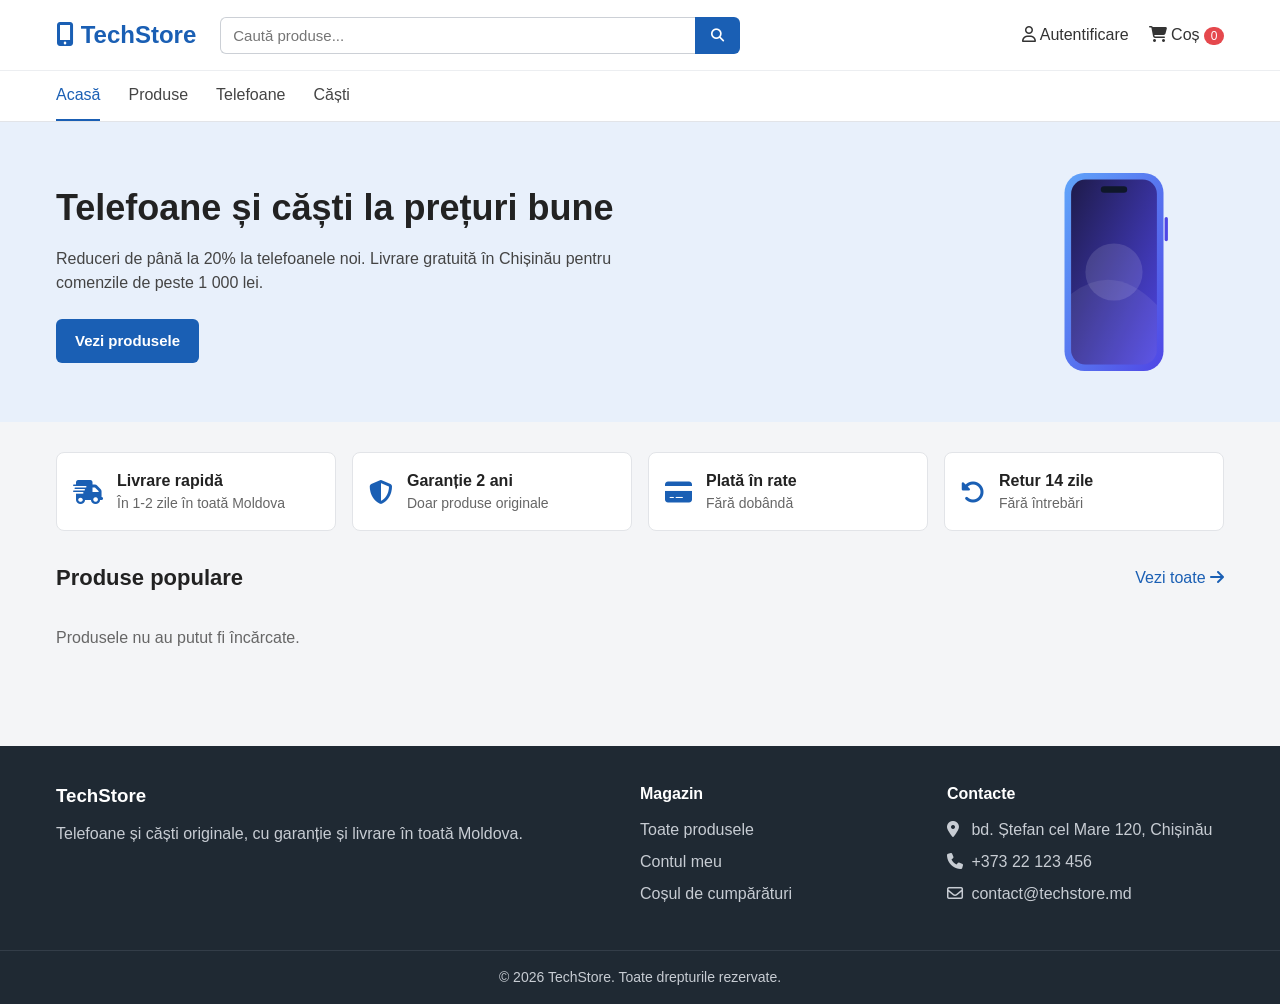
==== pages/index.html @ a3d47495 "Restructure shop into app/config/database/public/pages layout - Static HTML pages in pages/ load dat" ====
<!DOCTYPE html>
<html lang="ro">
<head>
    <meta charset="UTF-8">
    <meta name="viewport" content="width=device-width, initial-scale=1.0">
    <title>TechStore - Telefoane și căști</title>
    <link rel="stylesheet" href="https://cdnjs.cloudflare.com/ajax/libs/font-awesome/6.5.1/css/all.min.css">
    <link rel="stylesheet" href="../public/css/style.css">
</head>
<body>
<header class="header">
    <div class="container header-top">
        <a href="index.html" class="logo"><i class="fa-solid fa-mobile-screen-button"></i> TechStore</a>

        <form class="search" action="product.html">
            <input type="text" name="q" id="search-input" placeholder="Caută produse..." autocomplete="off">
            <button type="submit" aria-label="Căutare"><i class="fa-solid fa-magnifying-glass"></i></button>
        </form>

        <div class="header-icons">
            <a href="login.html" id="account-link"><i class="fa-regular fa-user"></i> <span>Autentificare</span></a>
            <a href="account.html#cart" class="cart-link">
                <i class="fa-solid fa-cart-shopping"></i> <span>Coș</span>
                <span class="cart-count" id="cart-count">0</span>
            </a>
            <button type="button" class="menu-btn" id="menu-btn" aria-label="Meniu"><i class="fa-solid fa-bars"></i></button>
        </div>
    </div>

    <nav class="nav" id="nav">
        <div class="container">
            <a href="index.html" class="active">Acasă</a>
            <a href="product.html">Produse</a>
            <a href="product.html?category=Telefoane">Telefoane</a>
            <a href="product.html?category=Căști">Căști</a>
        </div>
    </nav>
</header>

<main>
    <section class="banner">
        <div class="container banner-content">
            <div class="banner-text">
                <h1>Telefoane și căști la prețuri bune</h1>
                <p>Reduceri de până la 20% la telefoanele noi. Livrare gratuită în Chișinău pentru comenzile de peste 1 000 lei.</p>
                <a href="product.html" class="btn btn-primary">Vezi produsele</a>
            </div>
            <img src="../public/images/products/phone-blue.svg" alt="Nova X12 Pro" class="banner-image">
        </div>
    </section>

    <section class="container features">
        <div class="feature"><i class="fa-solid fa-truck-fast"></i><div><strong>Livrare rapidă</strong><span>În 1-2 zile în toată Moldova</span></div></div>
        <div class="feature"><i class="fa-solid fa-shield-halved"></i><div><strong>Garanție 2 ani</strong><span>Doar produse originale</span></div></div>
        <div class="feature"><i class="fa-solid fa-credit-card"></i><div><strong>Plată în rate</strong><span>Fără dobândă</span></div></div>
        <div class="feature"><i class="fa-solid fa-rotate-left"></i><div><strong>Retur 14 zile</strong><span>Fără întrebări</span></div></div>
    </section>

    <section class="container section">
        <div class="section-title">
            <h2>Produse populare</h2>
            <a href="product.html">Vezi toate <i class="fa-solid fa-arrow-right"></i></a>
        </div>
        <div class="product-grid" id="popular-products">
            <p class="empty">Se încarcă...</p>
        </div>
    </section>
</main>

<footer class="footer">
    <div class="container footer-content">
        <div>
            <h3>TechStore</h3>
            <p>Telefoane și căști originale, cu garanție și livrare în toată Moldova.</p>
        </div>
        <div>
            <h4>Magazin</h4>
            <a href="product.html">Toate produsele</a>
            <a href="account.html">Contul meu</a>
            <a href="account.html#cart">Coșul de cumpărături</a>
        </div>
        <div>
            <h4>Contacte</h4>
            <p><i class="fa-solid fa-location-dot"></i> bd. Ștefan cel Mare 120, Chișinău</p>
            <p><i class="fa-solid fa-phone"></i> +373 22 123 456</p>
            <p><i class="fa-regular fa-envelope"></i> contact@techstore.md</p>
        </div>
    </div>
    <div class="footer-bottom">&copy; 2026 TechStore. Toate drepturile rezervate.</div>
</footer>

<div class="message" id="message" hidden></div>

<script src="../public/js/index.js"></script>
</body>
</html>
---- public/css/style.css ----
* {
    box-sizing: border-box;
}

body {
    margin: 0;
    font-family: Arial, Helvetica, sans-serif;
    font-size: 16px;
    line-height: 1.5;
    color: #222;
    background: #f4f5f7;
    display: flex;
    flex-direction: column;
    min-height: 100vh;
}

main {
    flex: 1;
}

img {
    max-width: 100%;
}

a {
    color: #1a5fb4;
    text-decoration: none;
}

a:hover {
    text-decoration: underline;
}

h1 {
    font-size: 28px;
    margin: 0 0 20px;
}

h2 {
    font-size: 22px;
    margin: 0 0 16px;
}

[hidden] {
    display: none !important;
}

.container {
    width: 100%;
    max-width: 1200px;
    margin: 0 auto;
    padding: 0 16px;
}

.section {
    padding-top: 30px;
    padding-bottom: 40px;
}

.btn {
    display: inline-block;
    padding: 10px 18px;
    border: 1px solid transparent;
    border-radius: 6px;
    font-size: 15px;
    font-weight: bold;
    cursor: pointer;
    text-align: center;
}

.btn:hover {
    text-decoration: none;
}

.btn-primary {
    background: #1a5fb4;
    color: #fff;
}

.btn-primary:hover {
    background: #154c91;
}

.btn-outline {
    background: #fff;
    color: #1a5fb4;
    border-color: #1a5fb4;
}

.btn-outline:hover {
    background: #eef4fc;
}

.btn-full {
    width: 100%;
}

.header {
    background: #fff;
    border-bottom: 1px solid #e2e4e8;
}

.header-top {
    display: flex;
    align-items: center;
    gap: 24px;
    height: 70px;
}

.logo {
    font-size: 24px;
    font-weight: bold;
    color: #1a5fb4;
    white-space: nowrap;
}

.logo:hover {
    text-decoration: none;
}

.search {
    flex: 1;
    display: flex;
    max-width: 520px;
}

.search input {
    flex: 1;
    min-width: 0;
    padding: 9px 12px;
    border: 1px solid #ccd0d6;
    border-right: none;
    border-radius: 6px 0 0 6px;
    font-size: 15px;
}

.search input:focus {
    outline: none;
    border-color: #1a5fb4;
}

.search button {
    padding: 0 16px;
    border: none;
    border-radius: 0 6px 6px 0;
    background: #1a5fb4;
    color: #fff;
    cursor: pointer;
}

.header-icons {
    display: flex;
    align-items: center;
    gap: 20px;
    margin-left: auto;
}

.header-icons a {
    color: #333;
    white-space: nowrap;
}

.cart-link {
    position: relative;
}

.cart-count {
    display: inline-block;
    min-width: 20px;
    padding: 0 6px;
    border-radius: 10px;
    background: #e5484d;
    color: #fff;
    font-size: 12px;
    text-align: center;
}

.menu-btn {
    display: none;
    border: none;
    background: none;
    font-size: 22px;
    cursor: pointer;
}

.nav {
    border-top: 1px solid #eceef1;
}

.nav .container {
    display: flex;
    gap: 28px;
}

.nav a {
    display: block;
    padding: 12px 0;
    color: #444;
    border-bottom: 2px solid transparent;
}

.nav a:hover,
.nav a.active {
    color: #1a5fb4;
    border-bottom-color: #1a5fb4;
    text-decoration: none;
}

.banner {
    background: #e8f0fb;
}

.banner-content {
    display: flex;
    align-items: center;
    justify-content: space-between;
    gap: 30px;
    padding-top: 40px;
    padding-bottom: 40px;
}

.banner-text {
    max-width: 560px;
}

.banner-text h1 {
    font-size: 36px;
    margin-bottom: 12px;
}

.banner-text p {
    margin: 0 0 24px;
    color: #444;
}

.banner-image {
    width: 220px;
}

.features {
    display: grid;
    grid-template-columns: repeat(4, 1fr);
    gap: 16px;
    margin-top: 30px;
}

.feature {
    display: flex;
    align-items: center;
    gap: 14px;
    padding: 16px;
    background: #fff;
    border: 1px solid #e2e4e8;
    border-radius: 8px;
}

.feature i {
    font-size: 24px;
    color: #1a5fb4;
}

.feature strong,
.feature span {
    display: block;
}

.feature span {
    font-size: 14px;
    color: #666;
}

.section-title {
    display: flex;
    align-items: center;
    justify-content: space-between;
    margin-bottom: 16px;
}

.section-title h2 {
    margin: 0;
}

.product-grid {
    display: grid;
    grid-template-columns: repeat(auto-fill, minmax(240px, 1fr));
    gap: 20px;
}

.product-card {
    display: flex;
    flex-direction: column;
    background: #fff;
    border: 1px solid #e2e4e8;
    border-radius: 8px;
    overflow: hidden;
}

.product-card:hover {
    box-shadow: 0 4px 12px rgba(0, 0, 0, 0.08);
}

.product-image {
    display: flex;
    align-items: center;
    justify-content: center;
    height: 200px;
    padding: 16px;
    background: #f7f8fa;
}

.product-image img {
    height: 100%;
}

.product-info {
    display: flex;
    flex-direction: column;
    flex: 1;
    padding: 16px;
}

.product-category {
    font-size: 13px;
    color: #777;
    text-transform: uppercase;
}

.product-info h3 {
    font-size: 18px;
    margin: 4px 0 8px;
}

.product-info h3 a {
    color: #222;
}

.product-price {
    margin: 0 0 16px;
    font-size: 20px;
    font-weight: bold;
    color: #1a5fb4;
}

.product-buttons {
    display: flex;
    gap: 8px;
    margin-top: auto;
}

.product-buttons .btn {
    flex: 1;
    padding: 9px 10px;
}

.empty {
    grid-column: 1 / -1;
    color: #666;
}

.filters {
    display: flex;
    flex-wrap: wrap;
    align-items: center;
    gap: 10px;
    margin-bottom: 24px;
}

.category-btn {
    padding: 8px 16px;
    border: 1px solid #ccd0d6;
    border-radius: 6px;
    background: #fff;
    font-size: 15px;
    cursor: pointer;
}

.category-btn.active {
    background: #1a5fb4;
    border-color: #1a5fb4;
    color: #fff;
}

.products-count {
    margin-left: auto;
    color: #666;
}

.breadcrumbs {
    margin: 0 0 20px;
    color: #666;
}

.details {
    display: grid;
    grid-template-columns: 1fr 1fr;
    gap: 40px;
    padding: 30px;
    background: #fff;
    border: 1px solid #e2e4e8;
    border-radius: 8px;
}

.details-image {
    display: flex;
    align-items: center;
    justify-content: center;
    padding: 30px;
    background: #f7f8fa;
    border-radius: 8px;
}

.details-image img {
    height: 320px;
}

.details-info h1 {
    margin: 6px 0 10px;
}

.details-price {
    margin: 0 0 16px;
    font-size: 28px;
    font-weight: bold;
    color: #1a5fb4;
}

.details-description {
    color: #444;
}

.details-list {
    list-style: none;
    padding: 0;
    margin: 20px 0 24px;
}

.details-list li {
    margin-bottom: 8px;
}

.details-list i {
    width: 22px;
    color: #2b8a3e;
}

.form-box {
    max-width: 420px;
    margin: 0 auto;
    padding: 30px;
    background: #fff;
    border: 1px solid #e2e4e8;
    border-radius: 8px;
}

.form-box h1 {
    margin-bottom: 6px;
}

.form-text {
    margin: 0 0 20px;
    color: #666;
}

.form-box label {
    display: block;
    margin-bottom: 6px;
    font-weight: bold;
    font-size: 14px;
}

.form-box input {
    width: 100%;
    margin-bottom: 16px;
    padding: 10px 12px;
    border: 1px solid #ccd0d6;
    border-radius: 6px;
    font-size: 15px;
}

.form-box input:focus {
    outline: none;
    border-color: #1a5fb4;
}

.form-error {
    margin-bottom: 16px;
    padding: 10px 12px;
    border: 1px solid #f1b8ba;
    border-radius: 6px;
    background: #fdecec;
    color: #b42318;
}

.form-link {
    margin: 16px 0 0;
    text-align: center;
}

.account {
    display: grid;
    grid-template-columns: 1fr 2fr;
    gap: 20px;
    align-items: start;
}

.box {
    padding: 24px;
    background: #fff;
    border: 1px solid #e2e4e8;
    border-radius: 8px;
}

.box p {
    margin: 0 0 12px;
}

.label {
    display: block;
    font-size: 13px;
    color: #777;
}

.cart-item {
    display: flex;
    align-items: center;
    gap: 14px;
    padding: 12px 0;
    border-bottom: 1px solid #eceef1;
}

.cart-item img {
    width: 56px;
    height: 56px;
    padding: 4px;
    background: #f7f8fa;
    border-radius: 6px;
}

.cart-item-info {
    flex: 1;
}

.cart-item-info a,
.cart-item-info span {
    display: block;
}

.cart-item-info span {
    font-size: 14px;
    color: #666;
}

.remove-btn {
    border: none;
    background: none;
    color: #999;
    cursor: pointer;
    font-size: 16px;
}

.remove-btn:hover {
    color: #e5484d;
}

.cart-total {
    display: flex;
    justify-content: space-between;
    margin-top: 16px;
    font-size: 20px;
}

.footer {
    margin-top: 40px;
    background: #1f2933;
    color: #c7ccd3;
}

.footer-content {
    display: grid;
    grid-template-columns: 2fr 1fr 1fr;
    gap: 30px;
    padding-top: 36px;
    padding-bottom: 36px;
}

.footer h3,
.footer h4 {
    margin: 0 0 12px;
    color: #fff;
}

.footer p {
    margin: 0 0 8px;
}

.footer a {
    display: block;
    margin-bottom: 8px;
    color: #c7ccd3;
}

.footer i {
    width: 20px;
}

.footer-bottom {
    padding: 16px;
    border-top: 1px solid #333d48;
    font-size: 14px;
    text-align: center;
}

.message {
    position: fixed;
    right: 20px;
    bottom: 20px;
    padding: 12px 18px;
    border-radius: 6px;
    background: #2b8a3e;
    color: #fff;
}

@media (max-width: 900px) {
    .features {
        grid-template-columns: repeat(2, 1fr);
    }

    .details,
    .account {
        grid-template-columns: 1fr;
    }

    .details-image img {
        height: 220px;
    }
}

@media (max-width: 700px) {
    .header-top {
        flex-wrap: wrap;
        gap: 12px;
        height: auto;
        padding-top: 12px;
        padding-bottom: 12px;
    }

    .search {
        order: 3;
        max-width: none;
        flex-basis: 100%;
    }

    .header-icons {
        gap: 14px;
    }

    .header-icons span:not(.cart-count) {
        display: none;
    }

    .menu-btn {
        display: block;
    }

    .nav {
        display: none;
    }

    .nav.open {
        display: block;
    }

    .nav .container {
        flex-direction: column;
        gap: 0;
    }

    .banner-content {
        flex-direction: column-reverse;
        text-align: center;
    }

    .banner-text h1 {
        font-size: 28px;
    }

    .banner-image {
        width: 140px;
    }

    .features {
        grid-template-columns: 1fr;
    }

    .footer-content {
        grid-template-columns: 1fr;
    }

    .message {
        left: 16px;
        right: 16px;
        text-align: center;
    }
}
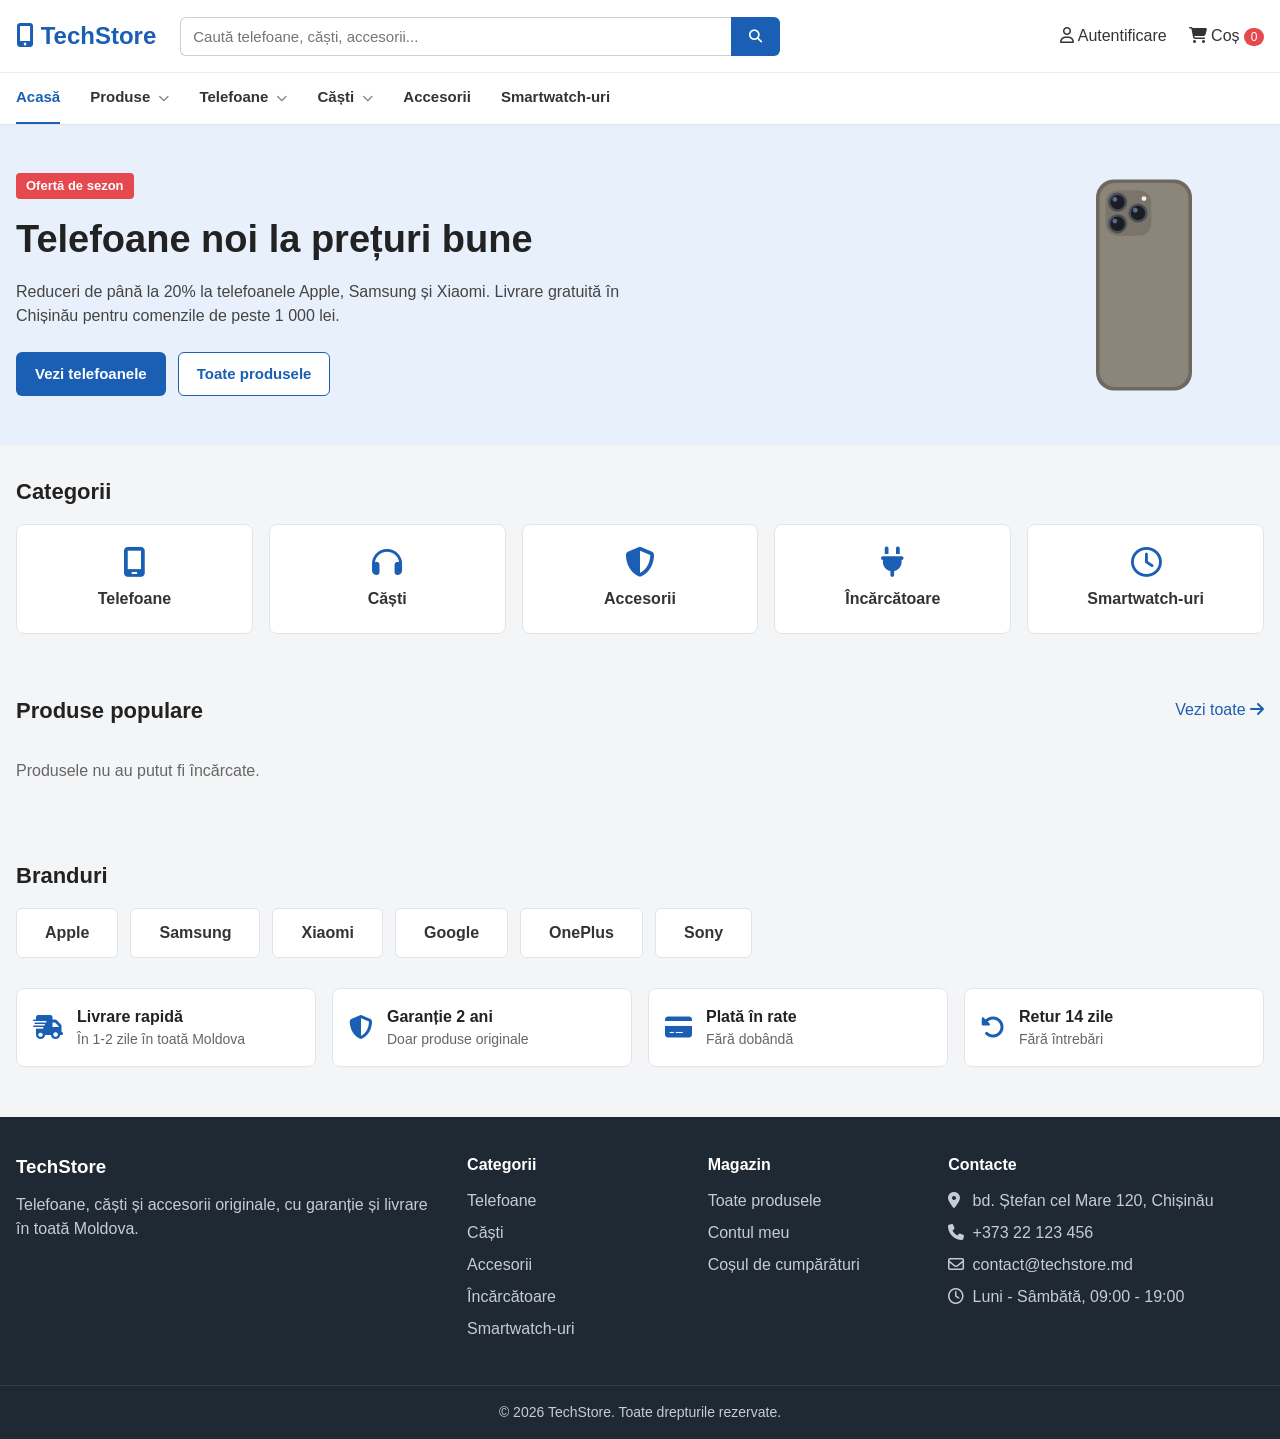
==== commit 850a758a: "Switch to MySQL, add categories, filters and header dropdowns - MySQL (XAMPP) connection; database c" ====
--- a/pages/index.html
+++ b/pages/index.html
@@ -3,7 +3,7 @@
 <head>
     <meta charset="UTF-8">
     <meta name="viewport" content="width=device-width, initial-scale=1.0">
-    <title>TechStore - Telefoane și căști</title>
+    <title>TechStore - Telefoane, căști și accesorii</title>
     <link rel="stylesheet" href="https://cdnjs.cloudflare.com/ajax/libs/font-awesome/6.5.1/css/all.min.css">
     <link rel="stylesheet" href="../public/css/style.css">
 </head>
@@ -13,7 +13,7 @@
         <a href="index.html" class="logo"><i class="fa-solid fa-mobile-screen-button"></i> TechStore</a>
 
         <form class="search" action="product.html">
-            <input type="text" name="q" id="search-input" placeholder="Caută produse..." autocomplete="off">
+            <input type="text" name="q" id="search-input" placeholder="Caută telefoane, căști, accesorii..." autocomplete="off">
             <button type="submit" aria-label="Căutare"><i class="fa-solid fa-magnifying-glass"></i></button>
         </form>
 
@@ -28,11 +28,81 @@
     </div>
 
     <nav class="nav" id="nav">
-        <div class="container">
-            <a href="index.html" class="active">Acasă</a>
-            <a href="product.html">Produse</a>
-            <a href="product.html?category=Telefoane">Telefoane</a>
-            <a href="product.html?category=Căști">Căști</a>
+        <div class="container nav-list">
+            <a href="index.html" class="nav-link" data-page="home">Acasă</a>
+
+            <div class="nav-item">
+                <a href="product.html" class="nav-link" data-page="products">Produse <i class="fa-solid fa-chevron-down"></i></a>
+                <div class="dropdown">
+                    <div class="container dropdown-content">
+                        <div class="dropdown-col">
+                            <h4>Categorii</h4>
+                            <a href="product.html">Toate produsele</a>
+                            <a href="category.html?c=Telefoane">Telefoane</a>
+                            <a href="category.html?c=Căști">Căști</a>
+                            <a href="category.html?c=Accesorii">Accesorii</a>
+                            <a href="category.html?c=Încărcătoare">Încărcătoare</a>
+                            <a href="category.html?c=Smartwatch-uri">Smartwatch-uri</a>
+                        </div>
+                    </div>
+                </div>
+            </div>
+
+            <div class="nav-item">
+                <a href="category.html?c=Telefoane" class="nav-link" data-page="Telefoane">Telefoane <i class="fa-solid fa-chevron-down"></i></a>
+                <div class="dropdown">
+                    <div class="container dropdown-content">
+                        <div class="dropdown-col">
+                            <h4>Branduri</h4>
+                            <a href="category.html?c=Telefoane&amp;brand=Apple">Apple</a>
+                            <a href="category.html?c=Telefoane&amp;brand=Samsung">Samsung</a>
+                            <a href="category.html?c=Telefoane&amp;brand=Xiaomi">Xiaomi</a>
+                            <a href="category.html?c=Telefoane&amp;brand=Google">Google</a>
+                            <a href="category.html?c=Telefoane&amp;brand=OnePlus">OnePlus</a>
+                        </div>
+                        <div class="dropdown-col">
+                            <h4>Memorie</h4>
+                            <a href="category.html?c=Telefoane&amp;memory=64%20GB">64 GB</a>
+                            <a href="category.html?c=Telefoane&amp;memory=128%20GB">128 GB</a>
+                            <a href="category.html?c=Telefoane&amp;memory=256%20GB">256 GB</a>
+                            <a href="category.html?c=Telefoane&amp;memory=512%20GB">512 GB</a>
+                            <a href="category.html?c=Telefoane&amp;memory=1%20TB">1 TB</a>
+                        </div>
+                        <div class="dropdown-col">
+                            <h4>Telefoane</h4>
+                            <a href="category.html?c=Telefoane">Toate telefoanele</a>
+                            <a href="category.html?c=Accesorii">Huse și sticle de protecție</a>
+                            <a href="category.html?c=Încărcătoare">Încărcătoare</a>
+                        </div>
+                    </div>
+                </div>
+            </div>
+
+            <div class="nav-item">
+                <a href="category.html?c=Căști" class="nav-link" data-page="Căști">Căști <i class="fa-solid fa-chevron-down"></i></a>
+                <div class="dropdown">
+                    <div class="container dropdown-content">
+                        <div class="dropdown-col">
+                            <h4>Tip</h4>
+                            <a href="category.html?c=Căști&amp;type=In-ear">In-ear</a>
+                            <a href="category.html?c=Căști&amp;type=Over-ear">Over-ear</a>
+                        </div>
+                        <div class="dropdown-col">
+                            <h4>Branduri</h4>
+                            <a href="category.html?c=Căști&amp;brand=Apple">Apple</a>
+                            <a href="category.html?c=Căști&amp;brand=Samsung">Samsung</a>
+                            <a href="category.html?c=Căști&amp;brand=Sony">Sony</a>
+                        </div>
+                        <div class="dropdown-col">
+                            <h4>Căști</h4>
+                            <a href="category.html?c=Căști">Toate căștile</a>
+                        </div>
+                    </div>
+                </div>
+            </div>
+
+            <a href="category.html?c=Accesorii" class="nav-link" data-page="Accesorii">Accesorii</a>
+            <a href="category.html?c=Smartwatch-uri" class="nav-link" data-page="Smartwatch-uri">Smartwatch-uri</a>
         </div>
     </nav>
 </header>
@@ -41,11 +111,48 @@
     <section class="banner">
         <div class="container banner-content">
             <div class="banner-text">
-                <h1>Telefoane și căști la prețuri bune</h1>
-                <p>Reduceri de până la 20% la telefoanele noi. Livrare gratuită în Chișinău pentru comenzile de peste 1 000 lei.</p>
-                <a href="product.html" class="btn btn-primary">Vezi produsele</a>
-            </div>
-            <img src="../public/images/products/phone-blue.svg" alt="Nova X12 Pro" class="banner-image">
+                <span class="banner-label">Ofertă de sezon</span>
+                <h1>Telefoane noi la prețuri bune</h1>
+                <p>Reduceri de până la 20% la telefoanele Apple, Samsung și Xiaomi. Livrare gratuită în Chișinău pentru comenzile de peste 1 000 lei.</p>
+                <div class="banner-buttons">
+                    <a href="category.html?c=Telefoane" class="btn btn-primary">Vezi telefoanele</a>
+                    <a href="product.html" class="btn btn-outline">Toate produsele</a>
+                </div>
+            </div>
+            <img src="../public/images/products/apple-iphone-15-pro.svg" alt="iPhone 15 Pro" class="banner-image">
+        </div>
+    </section>
+
+    <section class="container section">
+        <h2>Categorii</h2>
+        <div class="categories">
+            <a href="category.html?c=Telefoane" class="category-card"><i class="fa-solid fa-mobile-screen"></i><span>Telefoane</span></a>
+            <a href="category.html?c=Căști" class="category-card"><i class="fa-solid fa-headphones"></i><span>Căști</span></a>
+            <a href="category.html?c=Accesorii" class="category-card"><i class="fa-solid fa-shield-halved"></i><span>Accesorii</span></a>
+            <a href="category.html?c=Încărcătoare" class="category-card"><i class="fa-solid fa-plug"></i><span>Încărcătoare</span></a>
+            <a href="category.html?c=Smartwatch-uri" class="category-card"><i class="fa-regular fa-clock"></i><span>Smartwatch-uri</span></a>
+        </div>
+    </section>
+
+    <section class="container section">
+        <div class="section-title">
+            <h2>Produse populare</h2>
+            <a href="product.html">Vezi toate <i class="fa-solid fa-arrow-right"></i></a>
+        </div>
+        <div class="product-grid" id="popular-products">
+            <p class="empty">Se încarcă...</p>
+        </div>
+    </section>
+
+    <section class="container section">
+        <h2>Branduri</h2>
+        <div class="brands">
+            <a href="category.html?c=Telefoane&amp;brand=Apple">Apple</a>
+            <a href="category.html?c=Telefoane&amp;brand=Samsung">Samsung</a>
+            <a href="category.html?c=Telefoane&amp;brand=Xiaomi">Xiaomi</a>
+            <a href="category.html?c=Telefoane&amp;brand=Google">Google</a>
+            <a href="category.html?c=Telefoane&amp;brand=OnePlus">OnePlus</a>
+            <a href="category.html?c=Căști&amp;brand=Sony">Sony</a>
         </div>
     </section>
 
@@ -55,23 +162,21 @@
         <div class="feature"><i class="fa-solid fa-credit-card"></i><div><strong>Plată în rate</strong><span>Fără dobândă</span></div></div>
         <div class="feature"><i class="fa-solid fa-rotate-left"></i><div><strong>Retur 14 zile</strong><span>Fără întrebări</span></div></div>
     </section>
-
-    <section class="container section">
-        <div class="section-title">
-            <h2>Produse populare</h2>
-            <a href="product.html">Vezi toate <i class="fa-solid fa-arrow-right"></i></a>
-        </div>
-        <div class="product-grid" id="popular-products">
-            <p class="empty">Se încarcă...</p>
-        </div>
-    </section>
 </main>
 
 <footer class="footer">
     <div class="container footer-content">
         <div>
             <h3>TechStore</h3>
-            <p>Telefoane și căști originale, cu garanție și livrare în toată Moldova.</p>
+            <p>Telefoane, căști și accesorii originale, cu garanție și livrare în toată Moldova.</p>
+        </div>
+        <div>
+            <h4>Categorii</h4>
+            <a href="category.html?c=Telefoane">Telefoane</a>
+            <a href="category.html?c=Căști">Căști</a>
+            <a href="category.html?c=Accesorii">Accesorii</a>
+            <a href="category.html?c=Încărcătoare">Încărcătoare</a>
+            <a href="category.html?c=Smartwatch-uri">Smartwatch-uri</a>
         </div>
         <div>
             <h4>Magazin</h4>
@@ -84,6 +189,7 @@
             <p><i class="fa-solid fa-location-dot"></i> bd. Ștefan cel Mare 120, Chișinău</p>
             <p><i class="fa-solid fa-phone"></i> +373 22 123 456</p>
             <p><i class="fa-regular fa-envelope"></i> contact@techstore.md</p>
+            <p><i class="fa-regular fa-clock"></i> Luni - Sâmbătă, 09:00 - 19:00</p>
         </div>
     </div>
     <div class="footer-bottom">&copy; 2026 TechStore. Toate drepturile rezervate.</div>
--- a/public/css/style.css
+++ b/public/css/style.css
@@ -18,6 +18,11 @@
     flex: 1;
 }
 
+main,
+.footer {
+    transition: filter 0.2s;
+}
+
 img {
     max-width: 100%;
 }
@@ -47,14 +52,14 @@
 
 .container {
     width: 100%;
-    max-width: 1200px;
+    max-width: 1320px;
     margin: 0 auto;
     padding: 0 16px;
 }
 
 .section {
     padding-top: 30px;
-    padding-bottom: 40px;
+    padding-bottom: 30px;
 }
 
 .btn {
@@ -72,6 +77,13 @@
     text-decoration: none;
 }
 
+.btn:disabled {
+    background: #c3c8cf;
+    border-color: #c3c8cf;
+    color: #fff;
+    cursor: not-allowed;
+}
+
 .btn-primary {
     background: #1a5fb4;
     color: #fff;
@@ -96,6 +108,8 @@
 }
 
 .header {
+    position: relative;
+    z-index: 100;
     background: #fff;
     border-bottom: 1px solid #e2e4e8;
 }
@@ -104,7 +118,7 @@
     display: flex;
     align-items: center;
     gap: 24px;
-    height: 70px;
+    height: 72px;
 }
 
 .logo {
@@ -121,13 +135,13 @@
 .search {
     flex: 1;
     display: flex;
-    max-width: 520px;
+    max-width: 600px;
 }
 
 .search input {
     flex: 1;
     min-width: 0;
-    padding: 9px 12px;
+    padding: 10px 12px;
     border: 1px solid #ccd0d6;
     border-right: none;
     border-radius: 6px 0 0 6px;
@@ -140,7 +154,7 @@
 }
 
 .search button {
-    padding: 0 16px;
+    padding: 0 18px;
     border: none;
     border-radius: 0 6px 6px 0;
     background: #1a5fb4;
@@ -151,17 +165,13 @@
 .header-icons {
     display: flex;
     align-items: center;
-    gap: 20px;
+    gap: 22px;
     margin-left: auto;
 }
 
 .header-icons a {
     color: #333;
     white-space: nowrap;
-}
-
-.cart-link {
-    position: relative;
 }
 
 .cart-count {
@@ -184,26 +194,81 @@
 }
 
 .nav {
+    position: relative;
     border-top: 1px solid #eceef1;
 }
 
-.nav .container {
-    display: flex;
-    gap: 28px;
-}
-
-.nav a {
+.nav-list {
+    display: flex;
+    gap: 30px;
+}
+
+.nav-link {
     display: block;
-    padding: 12px 0;
-    color: #444;
+    padding: 13px 0;
+    color: #333;
+    font-weight: bold;
+    font-size: 15px;
     border-bottom: 2px solid transparent;
 }
 
-.nav a:hover,
-.nav a.active {
+.nav-link i {
+    margin-left: 4px;
+    font-size: 11px;
+    color: #888;
+}
+
+.nav-link:hover,
+.nav-link.active,
+.nav-item:hover .nav-link {
     color: #1a5fb4;
     border-bottom-color: #1a5fb4;
     text-decoration: none;
+}
+
+.dropdown {
+    display: none;
+    position: absolute;
+    top: 100%;
+    left: 0;
+    right: 0;
+    background: #fff;
+    border-top: 1px solid #e2e4e8;
+    border-bottom: 1px solid #e2e4e8;
+    box-shadow: 0 8px 16px rgba(0, 0, 0, 0.08);
+}
+
+.nav-item:hover .dropdown {
+    display: block;
+}
+
+.dropdown-content {
+    display: flex;
+    gap: 60px;
+    padding-top: 22px;
+    padding-bottom: 22px;
+}
+
+.dropdown-col h4 {
+    margin: 0 0 10px;
+    font-size: 13px;
+    color: #888;
+    text-transform: uppercase;
+}
+
+.dropdown-col a {
+    display: block;
+    padding: 4px 0;
+    color: #333;
+}
+
+.dropdown-col a:hover {
+    color: #1a5fb4;
+}
+
+body:has(.nav-item:hover) main,
+body:has(.nav-item:hover) .footer {
+    filter: blur(3px);
 }
 
 .banner {
@@ -220,11 +285,22 @@
 }
 
 .banner-text {
-    max-width: 560px;
+    max-width: 620px;
+}
+
+.banner-label {
+    display: inline-block;
+    margin-bottom: 12px;
+    padding: 3px 10px;
+    border-radius: 4px;
+    background: #e5484d;
+    color: #fff;
+    font-size: 13px;
+    font-weight: bold;
 }
 
 .banner-text h1 {
-    font-size: 36px;
+    font-size: 38px;
     margin-bottom: 12px;
 }
 
@@ -233,15 +309,71 @@
     color: #444;
 }
 
+.banner-buttons {
+    display: flex;
+    flex-wrap: wrap;
+    gap: 12px;
+}
+
 .banner-image {
-    width: 220px;
+    width: 240px;
+}
+
+.categories {
+    display: grid;
+    grid-template-columns: repeat(5, 1fr);
+    gap: 16px;
+}
+
+.category-card {
+    display: flex;
+    flex-direction: column;
+    align-items: center;
+    gap: 10px;
+    padding: 22px 10px;
+    background: #fff;
+    border: 1px solid #e2e4e8;
+    border-radius: 8px;
+    color: #333;
+    font-weight: bold;
+}
+
+.category-card i {
+    font-size: 30px;
+    color: #1a5fb4;
+}
+
+.category-card:hover {
+    border-color: #1a5fb4;
+    text-decoration: none;
+}
+
+.brands {
+    display: flex;
+    flex-wrap: wrap;
+    gap: 12px;
+}
+
+.brands a {
+    padding: 12px 28px;
+    background: #fff;
+    border: 1px solid #e2e4e8;
+    border-radius: 6px;
+    color: #333;
+    font-weight: bold;
+}
+
+.brands a:hover {
+    border-color: #1a5fb4;
+    color: #1a5fb4;
+    text-decoration: none;
 }
 
 .features {
     display: grid;
     grid-template-columns: repeat(4, 1fr);
     gap: 16px;
-    margin-top: 30px;
+    padding-bottom: 20px;
 }
 
 .feature {
@@ -282,8 +414,8 @@
 
 .product-grid {
     display: grid;
-    grid-template-columns: repeat(auto-fill, minmax(240px, 1fr));
-    gap: 20px;
+    grid-template-columns: repeat(auto-fill, minmax(230px, 1fr));
+    gap: 18px;
 }
 
 .product-card {
@@ -316,7 +448,7 @@
     display: flex;
     flex-direction: column;
     flex: 1;
-    padding: 16px;
+    padding: 14px 16px 16px;
 }
 
 .product-category {
@@ -326,16 +458,40 @@
 }
 
 .product-info h3 {
-    font-size: 18px;
-    margin: 4px 0 8px;
+    font-size: 17px;
+    margin: 4px 0 4px;
 }
 
 .product-info h3 a {
     color: #222;
 }
 
+.product-extra {
+    margin: 0 0 6px;
+    font-size: 14px;
+    color: #555;
+}
+
+.product-extra i {
+    color: #888;
+}
+
+.stock {
+    font-size: 13px;
+    font-weight: bold;
+    color: #2b8a3e;
+}
+
+.stock.low {
+    color: #d9480f;
+}
+
+.stock.out {
+    color: #c92a2a;
+}
+
 .product-price {
-    margin: 0 0 16px;
+    margin: 8px 0 14px;
     font-size: 20px;
     font-weight: bold;
     color: #1a5fb4;
@@ -357,37 +513,86 @@
     color: #666;
 }
 
-.filters {
-    display: flex;
-    flex-wrap: wrap;
-    align-items: center;
+.breadcrumbs {
+    margin: 0 0 16px;
+    color: #666;
+}
+
+.page-head {
+    display: flex;
+    align-items: baseline;
+    gap: 16px;
+    margin-bottom: 20px;
+}
+
+.page-head h1 {
+    margin: 0;
+}
+
+.products-count {
+    color: #666;
+}
+
+.catalog {
+    display: grid;
+    grid-template-columns: 250px 1fr;
+    gap: 24px;
+    align-items: start;
+}
+
+.catalog-main {
+    min-width: 0;
+}
+
+.sidebar {
+    padding: 18px;
+    background: #fff;
+    border: 1px solid #e2e4e8;
+    border-radius: 8px;
+}
+
+.sidebar-title {
+    margin: 0 0 14px;
+    font-size: 18px;
+}
+
+.filter-box {
+    padding: 12px 0;
+    border-top: 1px solid #eceef1;
+}
+
+.filter-box h4 {
+    margin: 0 0 8px;
+    font-size: 15px;
+}
+
+.check {
+    display: flex;
+    align-items: center;
+    gap: 8px;
+    padding: 3px 0;
+    font-size: 15px;
+    cursor: pointer;
+}
+
+.sidebar .btn {
+    margin-top: 10px;
+}
+
+.toolbar {
+    display: flex;
+    align-items: center;
+    justify-content: flex-end;
     gap: 10px;
-    margin-bottom: 24px;
-}
-
-.category-btn {
-    padding: 8px 16px;
+    margin-bottom: 16px;
+}
+
+.toolbar select {
+    padding: 8px 10px;
     border: 1px solid #ccd0d6;
     border-radius: 6px;
     background: #fff;
     font-size: 15px;
-    cursor: pointer;
-}
-
-.category-btn.active {
-    background: #1a5fb4;
-    border-color: #1a5fb4;
-    color: #fff;
-}
-
-.products-count {
-    margin-left: auto;
-    color: #666;
-}
-
-.breadcrumbs {
-    margin: 0 0 20px;
-    color: #666;
 }
 
 .details {
@@ -410,37 +615,60 @@
 }
 
 .details-image img {
-    height: 320px;
+    height: 340px;
 }
 
 .details-info h1 {
-    margin: 6px 0 10px;
+    margin: 6px 0 8px;
 }
 
 .details-price {
-    margin: 0 0 16px;
-    font-size: 28px;
+    margin: 10px 0 16px;
+    font-size: 30px;
     font-weight: bold;
     color: #1a5fb4;
 }
 
 .details-description {
     color: #444;
+}
+
+.details-specs {
+    list-style: none;
+    padding: 0;
+    margin: 18px 0 22px;
+    border-top: 1px solid #eceef1;
+}
+
+.details-specs li {
+    display: flex;
+    padding: 8px 0;
+    border-bottom: 1px solid #eceef1;
+}
+
+.details-specs span {
+    width: 150px;
+    color: #777;
 }
 
 .details-list {
     list-style: none;
     padding: 0;
-    margin: 20px 0 24px;
+    margin: 20px 0 0;
+    color: #555;
 }
 
 .details-list li {
-    margin-bottom: 8px;
+    margin-bottom: 6px;
 }
 
 .details-list i {
     width: 22px;
-    color: #2b8a3e;
+    color: #1a5fb4;
+}
+
+.similar {
+    margin-top: 36px;
 }
 
 .form-box {
@@ -510,6 +738,10 @@
     border-radius: 8px;
 }
 
+.box h2 i {
+    color: #1a5fb4;
+}
+
 .box p {
     margin: 0 0 12px;
 }
@@ -570,14 +802,14 @@
 }
 
 .footer {
-    margin-top: 40px;
+    margin-top: 30px;
     background: #1f2933;
     color: #c7ccd3;
 }
 
 .footer-content {
     display: grid;
-    grid-template-columns: 2fr 1fr 1fr;
+    grid-template-columns: 2fr 1fr 1fr 1.5fr;
     gap: 30px;
     padding-top: 36px;
     padding-bottom: 36px;
@@ -614,24 +846,34 @@
     position: fixed;
     right: 20px;
     bottom: 20px;
+    z-index: 200;
     padding: 12px 18px;
     border-radius: 6px;
     background: #2b8a3e;
     color: #fff;
 }
 
-@media (max-width: 900px) {
+@media (max-width: 1000px) {
+    .categories {
+        grid-template-columns: repeat(3, 1fr);
+    }
+
     .features {
         grid-template-columns: repeat(2, 1fr);
     }
 
+    .catalog,
     .details,
     .account {
         grid-template-columns: 1fr;
     }
 
     .details-image img {
-        height: 220px;
+        height: 240px;
+    }
+
+    .footer-content {
+        grid-template-columns: 1fr 1fr;
     }
 }
 
@@ -670,9 +912,19 @@
         display: block;
     }
 
-    .nav .container {
+    .nav-list {
         flex-direction: column;
         gap: 0;
+    }
+
+    .nav-link i,
+    .nav-item:hover .dropdown {
+        display: none;
+    }
+
+    body:has(.nav-item:hover) main,
+    body:has(.nav-item:hover) .footer {
+        filter: none;
     }
 
     .banner-content {
@@ -680,6 +932,10 @@
         text-align: center;
     }
 
+    .banner-buttons {
+        justify-content: center;
+    }
+
     .banner-text h1 {
         font-size: 28px;
     }
@@ -688,12 +944,17 @@
         width: 140px;
     }
 
-    .features {
-        grid-template-columns: 1fr;
-    }
-
+    .categories {
+        grid-template-columns: repeat(2, 1fr);
+    }
+
+    .features,
     .footer-content {
         grid-template-columns: 1fr;
+    }
+
+    .details {
+        padding: 18px;
     }
 
     .message {
